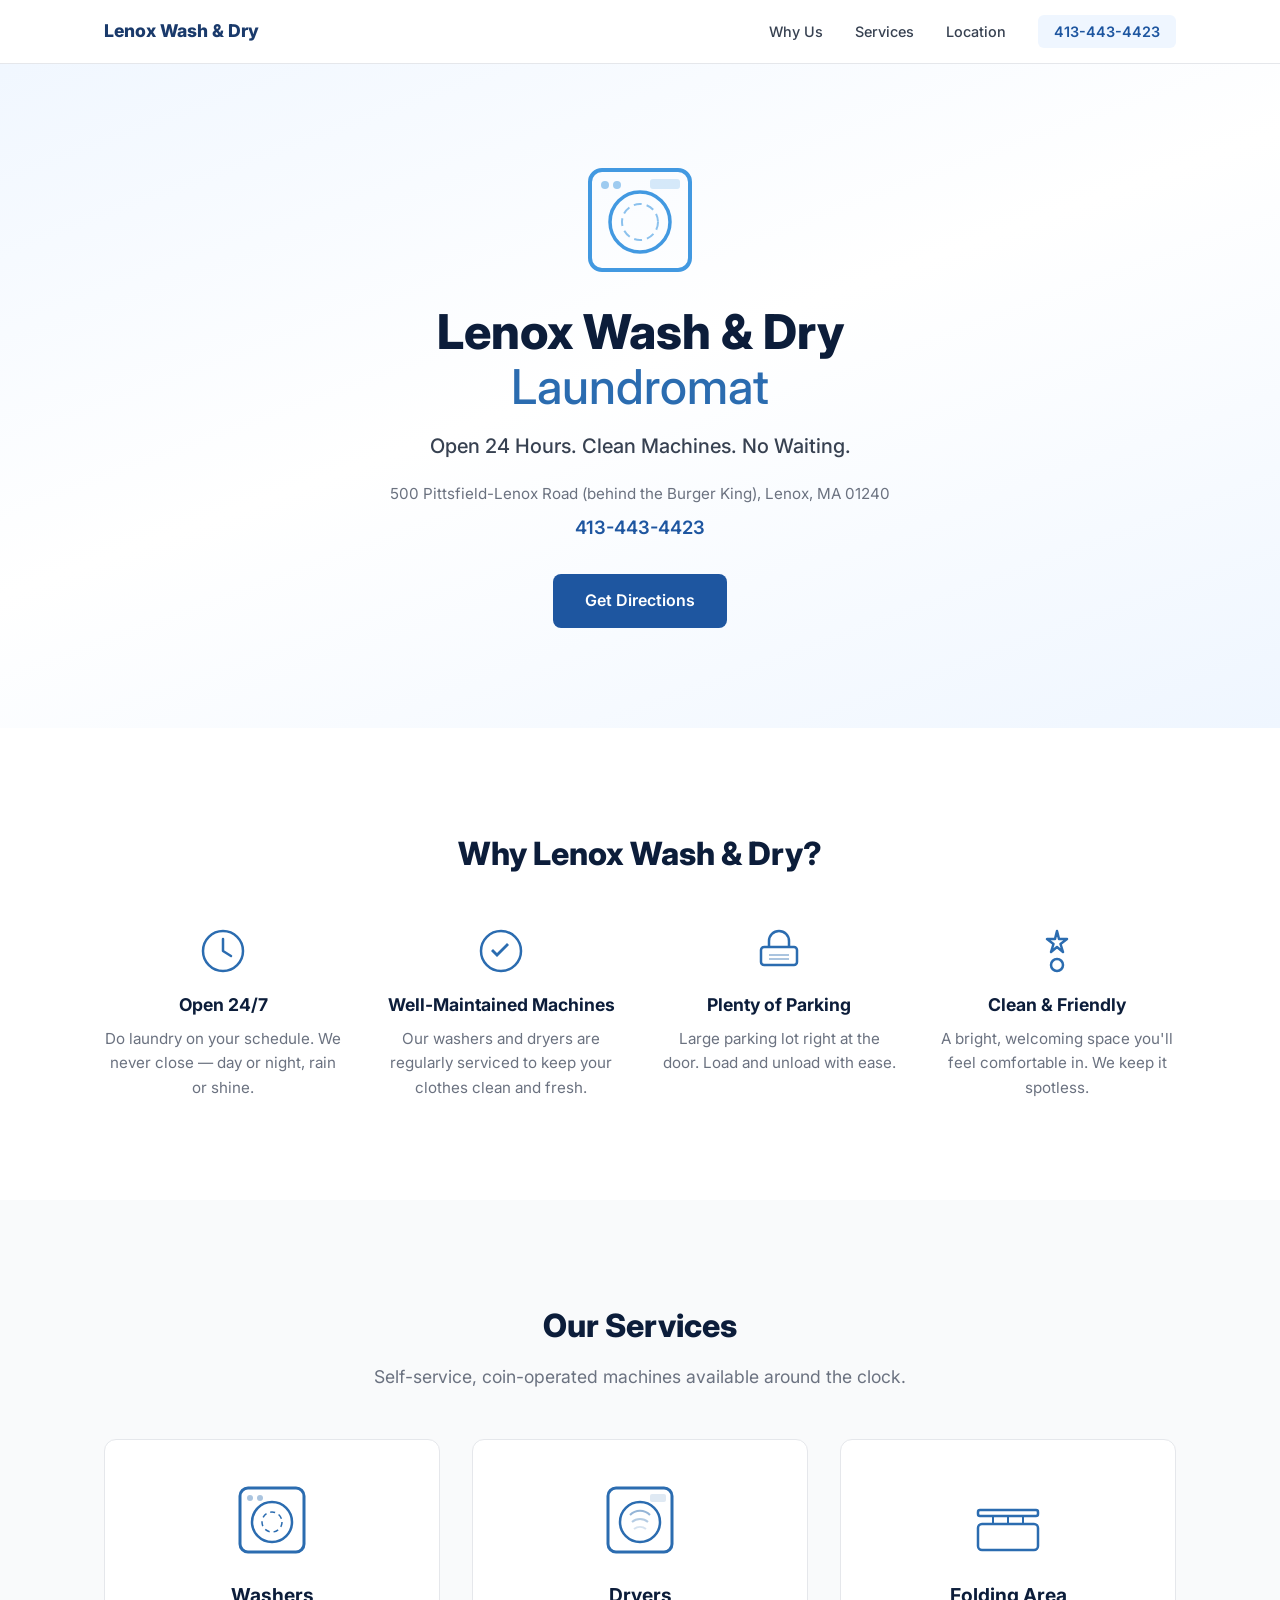
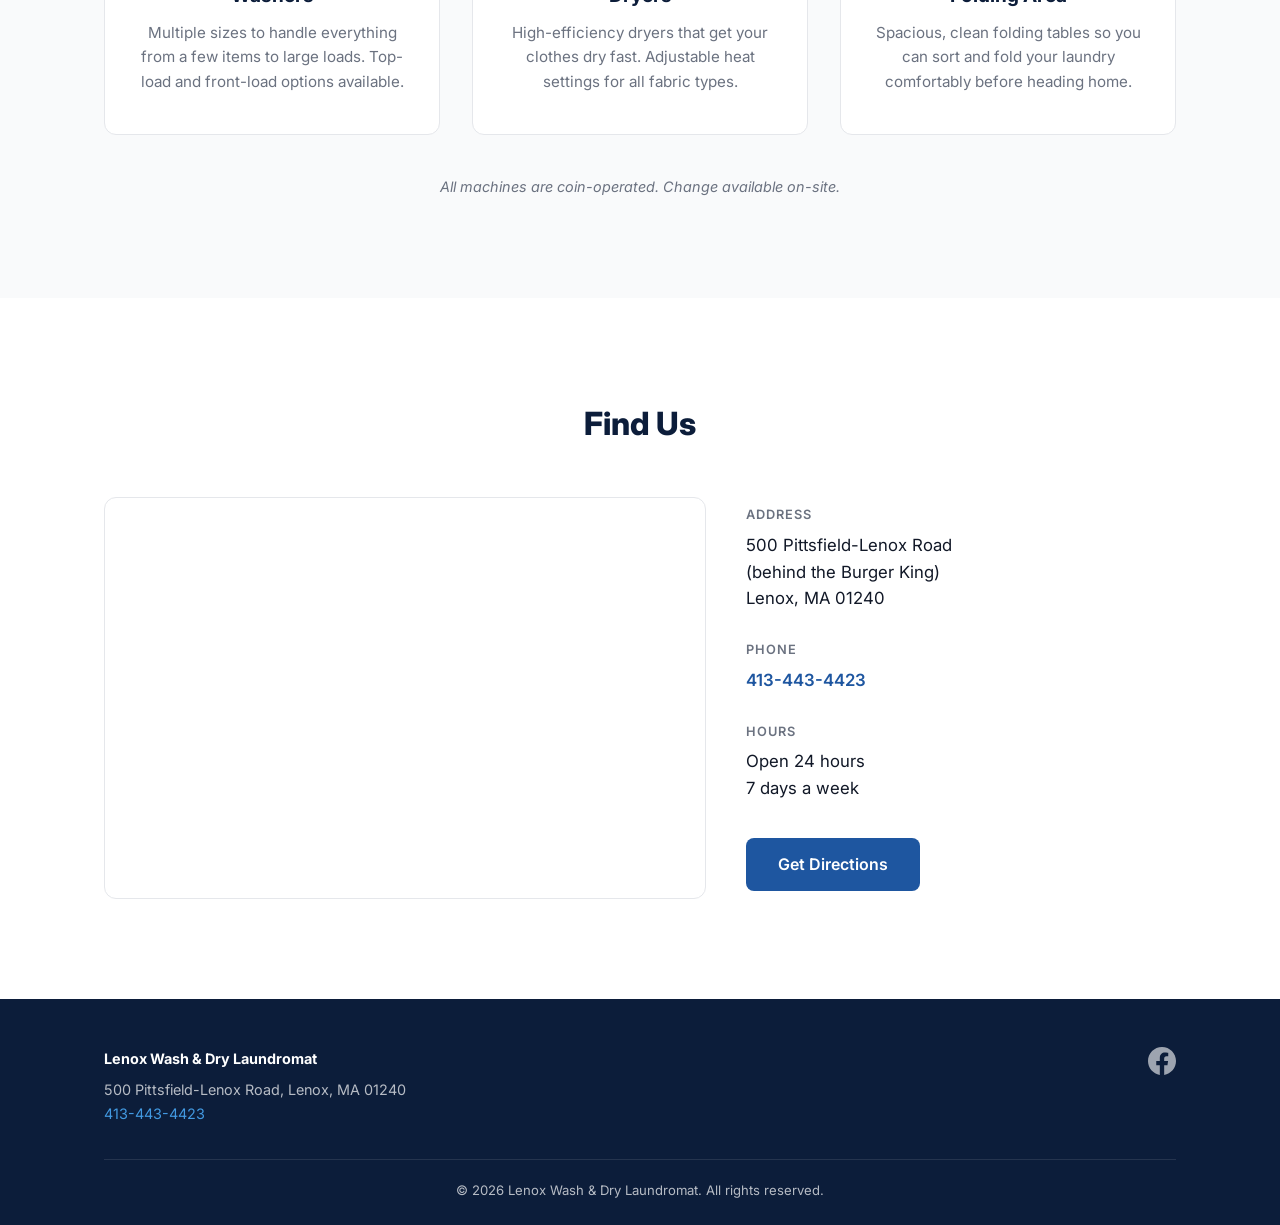
==== index.html @ 193f1496 "remove easy to find section" ====
<!DOCTYPE html>
<html lang="en">
<head>
  <meta charset="UTF-8">
  <meta name="viewport" content="width=device-width, initial-scale=1.0">
  <title>Lenox Wash &amp; Dry | 24-Hour Laundromat in Lenox, MA</title>
  <meta name="description" content="Lenox Wash & Dry is a 24-hour coin-operated laundromat in Lenox, MA. Clean machines, plenty of parking, and self-service laundry in the Berkshires.">
  <meta name="keywords" content="laundromat Lenox MA, 24 hour laundry Berkshires, coin laundry Lenox, self-service laundromat Berkshire County">
  <link rel="stylesheet" href="styles.css">
  <link rel="preconnect" href="https://fonts.googleapis.com">
  <link rel="preconnect" href="https://fonts.gstatic.com" crossorigin>
  <link href="https://fonts.googleapis.com/css2?family=Inter:wght@400;500;600;700;800&display=swap" rel="stylesheet">
  <script type="application/ld+json">
  {
    "@context": "https://schema.org",
    "@type": "Laundromat",
    "name": "Lenox Wash & Dry Laundromat",
    "image": "",
    "url": "",
    "telephone": "+1-413-443-4423",
    "address": {
      "@type": "PostalAddress",
      "streetAddress": "500 Pittsfield-Lenox Road",
      "addressLocality": "Lenox",
      "addressRegion": "MA",
      "postalCode": "01240",
      "addressCountry": "US"
    },
    "openingHoursSpecification": {
      "@type": "OpeningHoursSpecification",
      "dayOfWeek": [
        "Monday", "Tuesday", "Wednesday", "Thursday", "Friday", "Saturday", "Sunday"
      ],
      "opens": "00:00",
      "closes": "23:59"
    },
    "sameAs": [
      "https://www.facebook.com/p/Lenox-Wash-Dry-Laundromat-100054492489428"
    ],
    "paymentAccepted": "Coins",
    "currenciesAccepted": "USD"
  }
  </script>
</head>
<body>

  <!-- NAV -->
  <nav class="nav" id="nav">
    <div class="nav-inner">
      <a href="#hero" class="nav-logo">Lenox Wash &amp; Dry</a>
      <button class="nav-toggle" aria-label="Toggle menu" id="navToggle">
        <span></span><span></span><span></span>
      </button>
      <ul class="nav-links" id="navLinks">
        <li><a href="#why-us">Why Us</a></li>
        <li><a href="#services">Services</a></li>
        <li><a href="#location">Location</a></li>
        <li><a href="tel:4134434423" class="nav-phone">413-443-4423</a></li>
      </ul>
    </div>
  </nav>

  <!-- HERO -->
  <section class="hero" id="hero">
    <div class="container">
      <div class="hero-icon">
        <svg viewBox="0 0 120 120" fill="none" xmlns="http://www.w3.org/2000/svg" aria-hidden="true" width="120" height="120">
          <rect x="10" y="10" width="100" height="100" rx="12" stroke="currentColor" stroke-width="4" fill="none"/>
          <circle cx="60" cy="62" r="30" stroke="currentColor" stroke-width="3.5" fill="none"/>
          <circle cx="60" cy="62" r="18" stroke="currentColor" stroke-width="2" fill="none" stroke-dasharray="8 5" opacity="0.6"/>
          <circle cx="25" cy="25" r="4" fill="currentColor" opacity="0.5"/>
          <circle cx="37" cy="25" r="4" fill="currentColor" opacity="0.5"/>
          <rect x="70" y="19" width="30" height="10" rx="3" fill="currentColor" opacity="0.2"/>
        </svg>
      </div>
      <h1>Lenox Wash &amp; Dry<br><span>Laundromat</span></h1>
      <p class="hero-tagline">Open 24 Hours. Clean Machines. No Waiting.</p>
      <p class="hero-address">500 Pittsfield-Lenox Road (behind the Burger King), Lenox, MA 01240</p>
      <p class="hero-phone"><a href="tel:4134434423">413-443-4423</a></p>
      <a href="https://www.google.com/maps/dir/?api=1&destination=500+Pittsfield-Lenox+Road+Lenox+MA+01240" target="_blank" rel="noopener" class="btn">Get Directions</a>
    </div>
  </section>

  <!-- WHY US -->
  <section class="why-us" id="why-us">
    <div class="container">
      <h2>Why Lenox Wash &amp; Dry?</h2>
      <div class="features-grid">
        <div class="feature">
          <div class="feature-icon">
            <svg viewBox="0 0 48 48" fill="none" xmlns="http://www.w3.org/2000/svg" width="48" height="48" aria-hidden="true">
              <circle cx="24" cy="24" r="20" stroke="currentColor" stroke-width="2.5" fill="none"/>
              <path d="M24 12v12l8 5" stroke="currentColor" stroke-width="2.5" stroke-linecap="round" stroke-linejoin="round"/>
            </svg>
          </div>
          <h3>Open 24/7</h3>
          <p>Do laundry on your schedule. We never close — day or night, rain or shine.</p>
        </div>
        <div class="feature">
          <div class="feature-icon">
            <svg viewBox="0 0 48 48" fill="none" xmlns="http://www.w3.org/2000/svg" width="48" height="48" aria-hidden="true">
              <path d="M20 30l-6-6 2-2 4 4 10-10 2 2z" fill="currentColor"/>
              <circle cx="24" cy="24" r="20" stroke="currentColor" stroke-width="2.5" fill="none"/>
            </svg>
          </div>
          <h3>Well-Maintained Machines</h3>
          <p>Our washers and dryers are regularly serviced to keep your clothes clean and fresh.</p>
        </div>
        <div class="feature">
          <div class="feature-icon">
            <svg viewBox="0 0 48 48" fill="none" xmlns="http://www.w3.org/2000/svg" width="48" height="48" aria-hidden="true">
              <rect x="6" y="20" width="36" height="18" rx="3" stroke="currentColor" stroke-width="2.5" fill="none"/>
              <path d="M14 20v-6a10 10 0 0 1 20 0v6" stroke="currentColor" stroke-width="2.5" fill="none"/>
              <line x1="14" y1="32" x2="34" y2="32" stroke="currentColor" stroke-width="2" opacity="0.4"/>
              <line x1="14" y1="28" x2="34" y2="28" stroke="currentColor" stroke-width="2" opacity="0.4"/>
            </svg>
          </div>
          <h3>Plenty of Parking</h3>
          <p>Large parking lot right at the door. Load and unload with ease.</p>
        </div>
        <div class="feature">
          <div class="feature-icon">
            <svg viewBox="0 0 48 48" fill="none" xmlns="http://www.w3.org/2000/svg" width="48" height="48" aria-hidden="true">
              <path d="M24 4l2 8h8l-6.5 5 2.5 8L24 20l-6 5 2.5-8L14 12h8z" stroke="currentColor" stroke-width="2.5" fill="none" stroke-linejoin="round"/>
              <circle cx="24" cy="38" r="6" stroke="currentColor" stroke-width="2.5" fill="none"/>
            </svg>
          </div>
          <h3>Clean &amp; Friendly</h3>
          <p>A bright, welcoming space you'll feel comfortable in. We keep it spotless.</p>
        </div>

      </div>
    </div>
  </section>

  <!-- SERVICES -->
  <section class="services" id="services">
    <div class="container">
      <h2>Our Services</h2>
      <p class="section-subtitle">Self-service, coin-operated machines available around the clock.</p>
      <div class="services-grid">
        <div class="service-card">
          <div class="service-icon">
            <svg viewBox="0 0 80 80" fill="none" xmlns="http://www.w3.org/2000/svg" width="80" height="80" aria-hidden="true">
              <rect x="8" y="8" width="64" height="64" rx="8" stroke="currentColor" stroke-width="3" fill="none"/>
              <circle cx="40" cy="42" r="20" stroke="currentColor" stroke-width="2.5" fill="none"/>
              <circle cx="40" cy="42" r="10" stroke="currentColor" stroke-width="1.5" fill="none" stroke-dasharray="5 4"/>
              <circle cx="18" cy="18" r="3" fill="currentColor" opacity="0.4"/>
              <circle cx="28" cy="18" r="3" fill="currentColor" opacity="0.4"/>
            </svg>
          </div>
          <h3>Washers</h3>
          <p>Multiple sizes to handle everything from a few items to large loads. Top-load and front-load options available.</p>
        </div>
        <div class="service-card">
          <div class="service-icon">
            <svg viewBox="0 0 80 80" fill="none" xmlns="http://www.w3.org/2000/svg" width="80" height="80" aria-hidden="true">
              <rect x="8" y="8" width="64" height="64" rx="8" stroke="currentColor" stroke-width="3" fill="none"/>
              <circle cx="40" cy="42" r="20" stroke="currentColor" stroke-width="2.5" fill="none"/>
              <path d="M30 35a14 14 0 0 1 20 0" stroke="currentColor" stroke-width="2" fill="none" opacity="0.5"/>
              <path d="M32 42a12 12 0 0 1 16 0" stroke="currentColor" stroke-width="2" fill="none" opacity="0.35"/>
              <path d="M34 49a10 10 0 0 1 12 0" stroke="currentColor" stroke-width="2" fill="none" opacity="0.2"/>
              <rect x="50" y="14" width="16" height="8" rx="2" fill="currentColor" opacity="0.15"/>
            </svg>
          </div>
          <h3>Dryers</h3>
          <p>High-efficiency dryers that get your clothes dry fast. Adjustable heat settings for all fabric types.</p>
        </div>
        <div class="service-card">
          <div class="service-icon">
            <svg viewBox="0 0 80 80" fill="none" xmlns="http://www.w3.org/2000/svg" width="80" height="80" aria-hidden="true">
              <rect x="10" y="30" width="60" height="6" rx="2" stroke="currentColor" stroke-width="2.5" fill="none"/>
              <rect x="10" y="44" width="60" height="26" rx="4" stroke="currentColor" stroke-width="2.5" fill="none"/>
              <line x1="25" y1="36" x2="25" y2="44" stroke="currentColor" stroke-width="2"/>
              <line x1="40" y1="36" x2="40" y2="44" stroke="currentColor" stroke-width="2"/>
              <line x1="55" y1="36" x2="55" y2="44" stroke="currentColor" stroke-width="2"/>
            </svg>
          </div>
          <h3>Folding Area</h3>
          <p>Spacious, clean folding tables so you can sort and fold your laundry comfortably before heading home.</p>
        </div>
      </div>
      <p class="coin-note">All machines are coin-operated. Change available on-site.</p>
    </div>
  </section>

  <!-- LOCATION -->
  <section class="location" id="location">
    <div class="container">
      <h2>Find Us</h2>
      <div class="location-grid">
        <div class="map-wrap">
          <iframe
            title="Lenox Wash and Dry Laundromat location on Google Maps"
            src="https://www.google.com/maps/embed?pb=!1m18!1m12!1m3!1d2938.5!2d-73.285!3d42.355!2m3!1f0!2f0!3f0!3m2!1i1024!2i768!4f13.1!3m3!1m2!1s0x0%3A0x0!2zNDLCsDIxJzE4LjAiTiA3M8KwMTcnMDYuMCJX!5e0!3m2!1sen!2sus!4v1700000000000"
            width="600"
            height="450"
            style="border:0;"
            allowfullscreen=""
            loading="lazy"
            referrerpolicy="no-referrer-when-downgrade">
          </iframe>
        </div>
        <div class="location-info">
          <div class="info-block">
            <h3>Address</h3>
            <p>500 Pittsfield-Lenox Road<br>(behind the Burger King)<br>Lenox, MA 01240</p>
          </div>
          <div class="info-block">
            <h3>Phone</h3>
            <p><a href="tel:4134434423">413-443-4423</a></p>
          </div>
          <div class="info-block">
            <h3>Hours</h3>
            <p>Open 24 hours<br>7 days a week</p>
          </div>
          <a href="https://www.google.com/maps/dir/?api=1&destination=500+Pittsfield-Lenox+Road+Lenox+MA+01240" target="_blank" rel="noopener" class="btn">Get Directions</a>
        </div>
      </div>
    </div>
  </section>

  <!-- FOOTER -->
  <footer class="footer">
    <div class="container">
      <div class="footer-inner">
        <div class="footer-brand">
          <p class="footer-name">Lenox Wash &amp; Dry Laundromat</p>
          <p>500 Pittsfield-Lenox Road, Lenox, MA 01240</p>
          <p><a href="tel:4134434423">413-443-4423</a></p>
        </div>
        <div class="footer-social">
          <a href="https://www.facebook.com/p/Lenox-Wash-Dry-Laundromat-100054492489428" target="_blank" rel="noopener" aria-label="Visit us on Facebook">
            <svg viewBox="0 0 24 24" fill="currentColor" width="28" height="28" aria-hidden="true">
              <path d="M24 12.073c0-6.627-5.373-12-12-12s-12 5.373-12 12c0 5.99 4.388 10.954 10.125 11.854v-8.385H7.078v-3.47h3.047V9.43c0-3.007 1.792-4.669 4.533-4.669 1.312 0 2.686.235 2.686.235v2.953H15.83c-1.491 0-1.956.925-1.956 1.874v2.25h3.328l-.532 3.47h-2.796v8.385C19.612 23.027 24 18.062 24 12.073z"/>
            </svg>
          </a>
        </div>
      </div>
      <div class="footer-bottom">
        <p>&copy; 2026 Lenox Wash &amp; Dry Laundromat. All rights reserved.</p>
      </div>
    </div>
  </footer>

  <script src="script.js" defer></script>
</body>
</html>
---- styles.css ----
/* ========================================
   Lenox Wash & Dry — Styles
   ======================================== */

:root {
  --blue-900: #0c1d3a;
  --blue-700: #1a3a6b;
  --blue-600: #1e56a0;
  --blue-500: #2b6cb0;
  --blue-400: #4299e1;
  --blue-100: #dbeafe;
  --blue-50: #eff6ff;
  --white: #ffffff;
  --gray-50: #f9fafb;
  --gray-100: #f3f4f6;
  --gray-200: #e5e7eb;
  --gray-500: #6b7280;
  --gray-700: #374151;
  --gray-900: #111827;
  --nav-height: 64px;
  --font: 'Inter', -apple-system, BlinkMacSystemFont, 'Segoe UI', sans-serif;
}

/* RESET */
*, *::before, *::after { box-sizing: border-box; margin: 0; padding: 0; }
html { scroll-behavior: smooth; scroll-padding-top: var(--nav-height); }
body {
  font-family: var(--font);
  color: var(--gray-900);
  line-height: 1.6;
  -webkit-font-smoothing: antialiased;
  -moz-osx-font-smoothing: grayscale;
}
a { color: inherit; text-decoration: none; }
img, svg { display: block; max-width: 100%; }
ul { list-style: none; }

/* CONTAINER */
.container {
  width: 100%;
  max-width: 1120px;
  margin: 0 auto;
  padding: 0 24px;
}

/* BUTTON */
.btn {
  display: inline-block;
  background: var(--blue-600);
  color: var(--white);
  font-weight: 600;
  font-size: 1rem;
  padding: 14px 32px;
  border-radius: 8px;
  transition: background 0.2s, transform 0.15s;
}
.btn:hover { background: var(--blue-700); transform: translateY(-1px); }
.btn:active { transform: translateY(0); }

/* ========================================
   NAV
   ======================================== */
.nav {
  position: fixed;
  top: 0;
  left: 0;
  right: 0;
  height: var(--nav-height);
  background: rgba(255, 255, 255, 0.95);
  backdrop-filter: blur(10px);
  -webkit-backdrop-filter: blur(10px);
  border-bottom: 1px solid var(--gray-200);
  z-index: 1000;
}
.nav-inner {
  max-width: 1120px;
  margin: 0 auto;
  padding: 0 24px;
  display: flex;
  align-items: center;
  justify-content: space-between;
  height: 100%;
}
.nav-logo {
  font-weight: 800;
  font-size: 1.1rem;
  color: var(--blue-700);
  white-space: nowrap;
}
.nav-links {
  display: flex;
  align-items: center;
  gap: 32px;
}
.nav-links a {
  font-size: 0.9rem;
  font-weight: 500;
  color: var(--gray-700);
  transition: color 0.2s;
}
.nav-links a:hover { color: var(--blue-600); }
.nav-phone {
  background: var(--blue-50);
  color: var(--blue-600) !important;
  padding: 8px 16px;
  border-radius: 6px;
  font-weight: 600 !important;
}
.nav-toggle {
  display: none;
  flex-direction: column;
  gap: 5px;
  background: none;
  border: none;
  cursor: pointer;
  padding: 4px;
}
.nav-toggle span {
  display: block;
  width: 24px;
  height: 2px;
  background: var(--gray-700);
  border-radius: 2px;
  transition: transform 0.3s, opacity 0.3s;
}

/* ========================================
   HERO
   ======================================== */
.hero {
  padding: 160px 0 100px;
  background: linear-gradient(160deg, var(--blue-50) 0%, var(--white) 50%, var(--blue-50) 100%);
  text-align: center;
}
.hero-icon {
  color: var(--blue-400);
  margin-bottom: 24px;
  display: flex;
  justify-content: center;
}
.hero h1 {
  font-size: 3rem;
  font-weight: 800;
  line-height: 1.15;
  color: var(--blue-900);
  margin-bottom: 16px;
}
.hero h1 span {
  font-weight: 500;
  color: var(--blue-500);
}
.hero-tagline {
  font-size: 1.25rem;
  color: var(--gray-700);
  margin-bottom: 20px;
  font-weight: 500;
}
.hero-address {
  color: var(--gray-500);
  font-size: 0.95rem;
  margin-bottom: 6px;
}
.hero-phone {
  margin-bottom: 32px;
}
.hero-phone a {
  color: var(--blue-600);
  font-weight: 600;
  font-size: 1.15rem;
}
.hero-phone a:hover { text-decoration: underline; }

/* ========================================
   WHY US
   ======================================== */
.why-us {
  padding: 100px 0;
  background: var(--white);
}
.why-us h2,
.services h2,
.location h2 {
  text-align: center;
  font-size: 2rem;
  font-weight: 800;
  color: var(--blue-900);
  margin-bottom: 12px;
}
.features-grid {
  display: grid;
  grid-template-columns: repeat(auto-fit, minmax(200px, 1fr));
  gap: 40px;
  margin-top: 48px;
}
.feature { text-align: center; }
.feature-icon {
  color: var(--blue-500);
  margin-bottom: 16px;
  display: flex;
  justify-content: center;
}
.feature h3 {
  font-size: 1.1rem;
  font-weight: 700;
  color: var(--blue-900);
  margin-bottom: 8px;
}
.feature p {
  color: var(--gray-500);
  font-size: 0.95rem;
  line-height: 1.6;
}

/* ========================================
   SERVICES
   ======================================== */
.services {
  padding: 100px 0;
  background: var(--gray-50);
}
.section-subtitle {
  text-align: center;
  color: var(--gray-500);
  font-size: 1.1rem;
  margin-bottom: 48px;
}
.services-grid {
  display: grid;
  grid-template-columns: repeat(auto-fit, minmax(260px, 1fr));
  gap: 32px;
}
.service-card {
  background: var(--white);
  border-radius: 12px;
  padding: 40px 32px;
  text-align: center;
  border: 1px solid var(--gray-200);
  transition: box-shadow 0.2s, transform 0.2s;
}
.service-card:hover {
  box-shadow: 0 8px 30px rgba(0, 0, 0, 0.06);
  transform: translateY(-2px);
}
.service-icon {
  color: var(--blue-500);
  margin-bottom: 20px;
  display: flex;
  justify-content: center;
}
.service-card h3 {
  font-size: 1.2rem;
  font-weight: 700;
  color: var(--blue-900);
  margin-bottom: 10px;
}
.service-card p {
  color: var(--gray-500);
  font-size: 0.95rem;
  line-height: 1.6;
}
.coin-note {
  text-align: center;
  margin-top: 40px;
  color: var(--gray-500);
  font-size: 0.9rem;
  font-style: italic;
}

/* ========================================
   LOCATION
   ======================================== */
.location {
  padding: 100px 0;
  background: var(--white);
}
.location h2 { margin-bottom: 48px; }
.location-grid {
  display: grid;
  grid-template-columns: 1.4fr 1fr;
  gap: 40px;
  align-items: start;
}
.map-wrap {
  border-radius: 12px;
  overflow: hidden;
  border: 1px solid var(--gray-200);
}
.map-wrap iframe {
  width: 100%;
  height: 400px;
  display: block;
}
.location-info { padding-top: 8px; }
.info-block { margin-bottom: 28px; }
.info-block h3 {
  font-size: 0.8rem;
  text-transform: uppercase;
  letter-spacing: 0.08em;
  color: var(--gray-500);
  font-weight: 600;
  margin-bottom: 6px;
}
.info-block p {
  font-size: 1.05rem;
  color: var(--gray-900);
  line-height: 1.6;
}
.info-block a {
  color: var(--blue-600);
  font-weight: 600;
}
.info-block a:hover { text-decoration: underline; }
.location-info .btn { margin-top: 8px; }

/* ========================================
   FOOTER
   ======================================== */
.footer {
  background: var(--blue-900);
  color: rgba(255, 255, 255, 0.7);
  padding: 48px 0 24px;
}
.footer-inner {
  display: flex;
  justify-content: space-between;
  align-items: flex-start;
  gap: 24px;
  margin-bottom: 32px;
}
.footer-name {
  color: var(--white);
  font-weight: 700;
  font-size: 1.1rem;
  margin-bottom: 6px;
}
.footer-brand p {
  font-size: 0.9rem;
  line-height: 1.7;
}
.footer-brand a {
  color: var(--blue-400);
}
.footer-brand a:hover { text-decoration: underline; }
.footer-social a {
  color: rgba(255, 255, 255, 0.6);
  transition: color 0.2s;
}
.footer-social a:hover { color: var(--white); }
.footer-bottom {
  border-top: 1px solid rgba(255, 255, 255, 0.1);
  padding-top: 20px;
  text-align: center;
  font-size: 0.82rem;
}

/* ========================================
   MOBILE
   ======================================== */
@media (max-width: 768px) {
  .nav-toggle { display: flex; }
  .nav-links {
    display: none;
    position: absolute;
    top: var(--nav-height);
    left: 0;
    right: 0;
    background: var(--white);
    flex-direction: column;
    gap: 0;
    border-bottom: 1px solid var(--gray-200);
    box-shadow: 0 4px 12px rgba(0, 0, 0, 0.06);
  }
  .nav-links.open { display: flex; }
  .nav-links li { width: 100%; }
  .nav-links a {
    display: block;
    padding: 16px 24px;
    border-bottom: 1px solid var(--gray-100);
  }
  .nav-phone {
    border-radius: 0;
    background: var(--blue-50);
    text-align: center;
  }

  .hero { padding: 120px 0 72px; }
  .hero h1 { font-size: 2rem; }
  .hero-tagline { font-size: 1.05rem; }

  .why-us, .services, .location { padding: 72px 0; }

  .features-grid { gap: 32px; }
  .location-grid {
    grid-template-columns: 1fr;
  }
  .map-wrap iframe { height: 300px; }

  .footer-inner { flex-direction: column; gap: 20px; }
}

@media (max-width: 480px) {
  .hero h1 { font-size: 1.65rem; }
  .features-grid {
    grid-template-columns: 1fr;
    gap: 28px;
  }
  .services-grid {
    grid-template-columns: 1fr;
  }
}
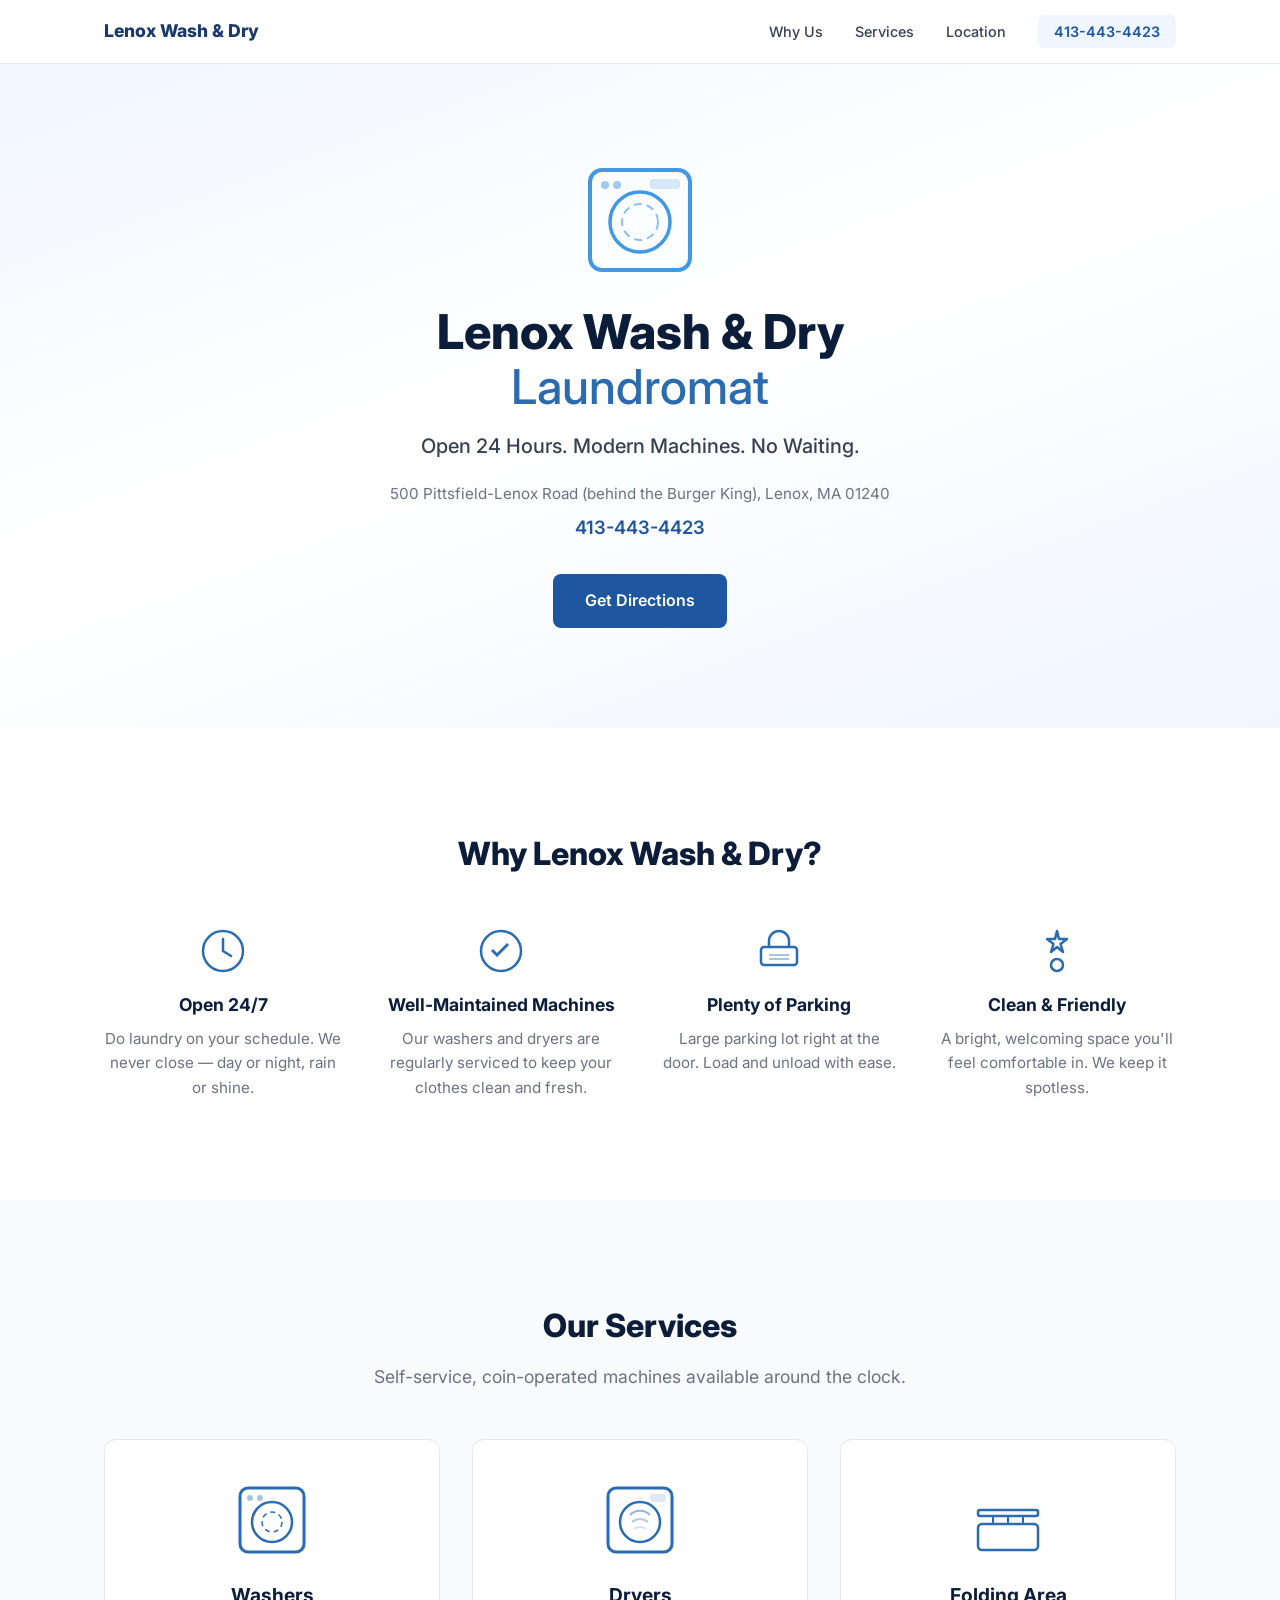
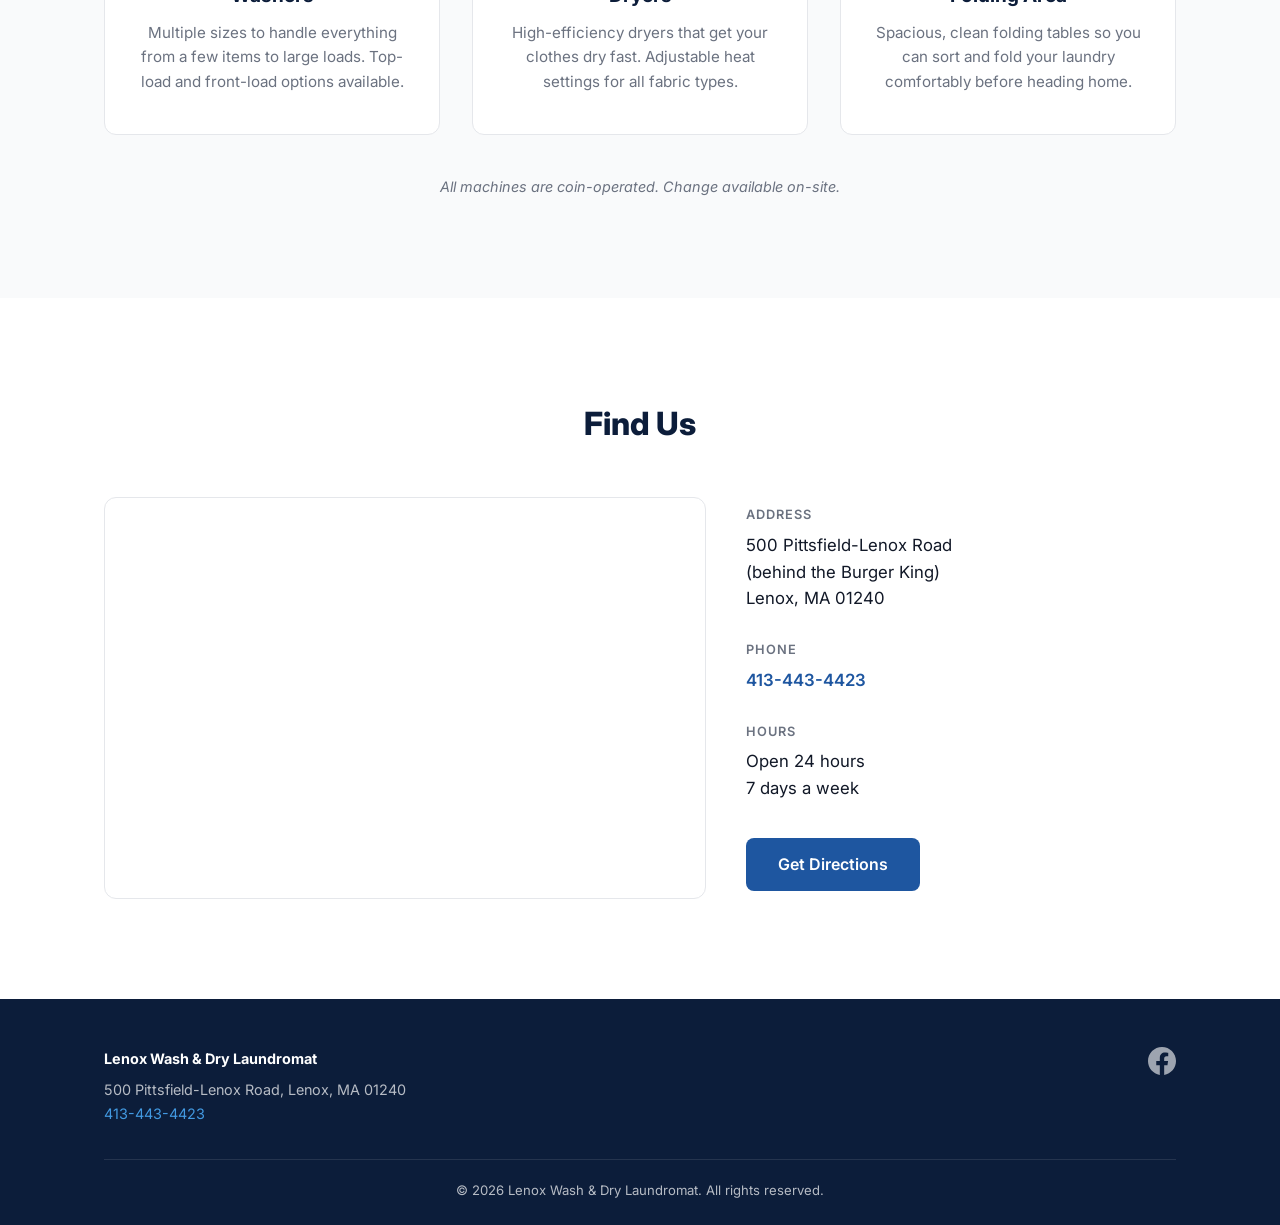
==== commit d7bf573e: "change Clean Machines to Modern Machines" ====
--- a/index.html
+++ b/index.html
@@ -74,7 +74,7 @@
         </svg>
       </div>
       <h1>Lenox Wash &amp; Dry<br><span>Laundromat</span></h1>
-      <p class="hero-tagline">Open 24 Hours. Clean Machines. No Waiting.</p>
+      <p class="hero-tagline">Open 24 Hours. Modern Machines. No Waiting.</p>
       <p class="hero-address">500 Pittsfield-Lenox Road (behind the Burger King), Lenox, MA 01240</p>
       <p class="hero-phone"><a href="tel:4134434423">413-443-4423</a></p>
       <a href="https://www.google.com/maps/dir/?api=1&destination=500+Pittsfield-Lenox+Road+Lenox+MA+01240" target="_blank" rel="noopener" class="btn">Get Directions</a>
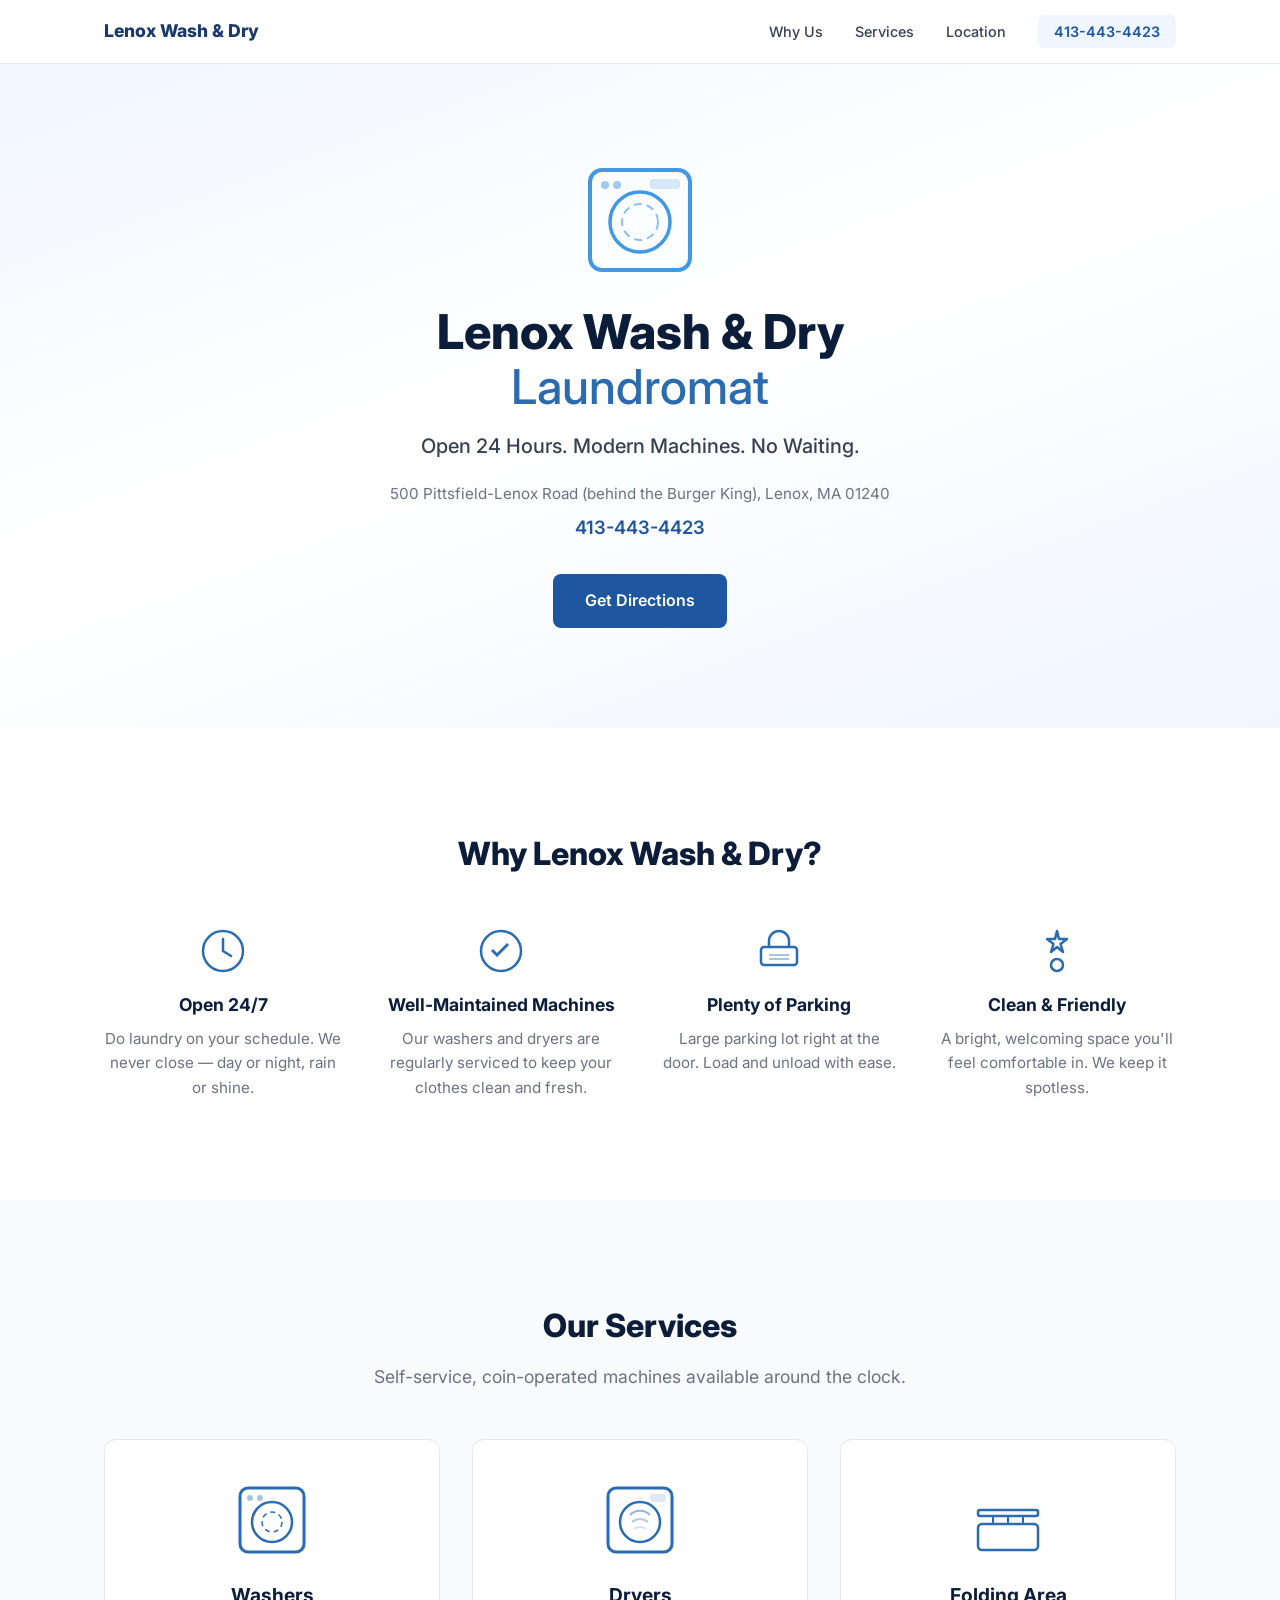
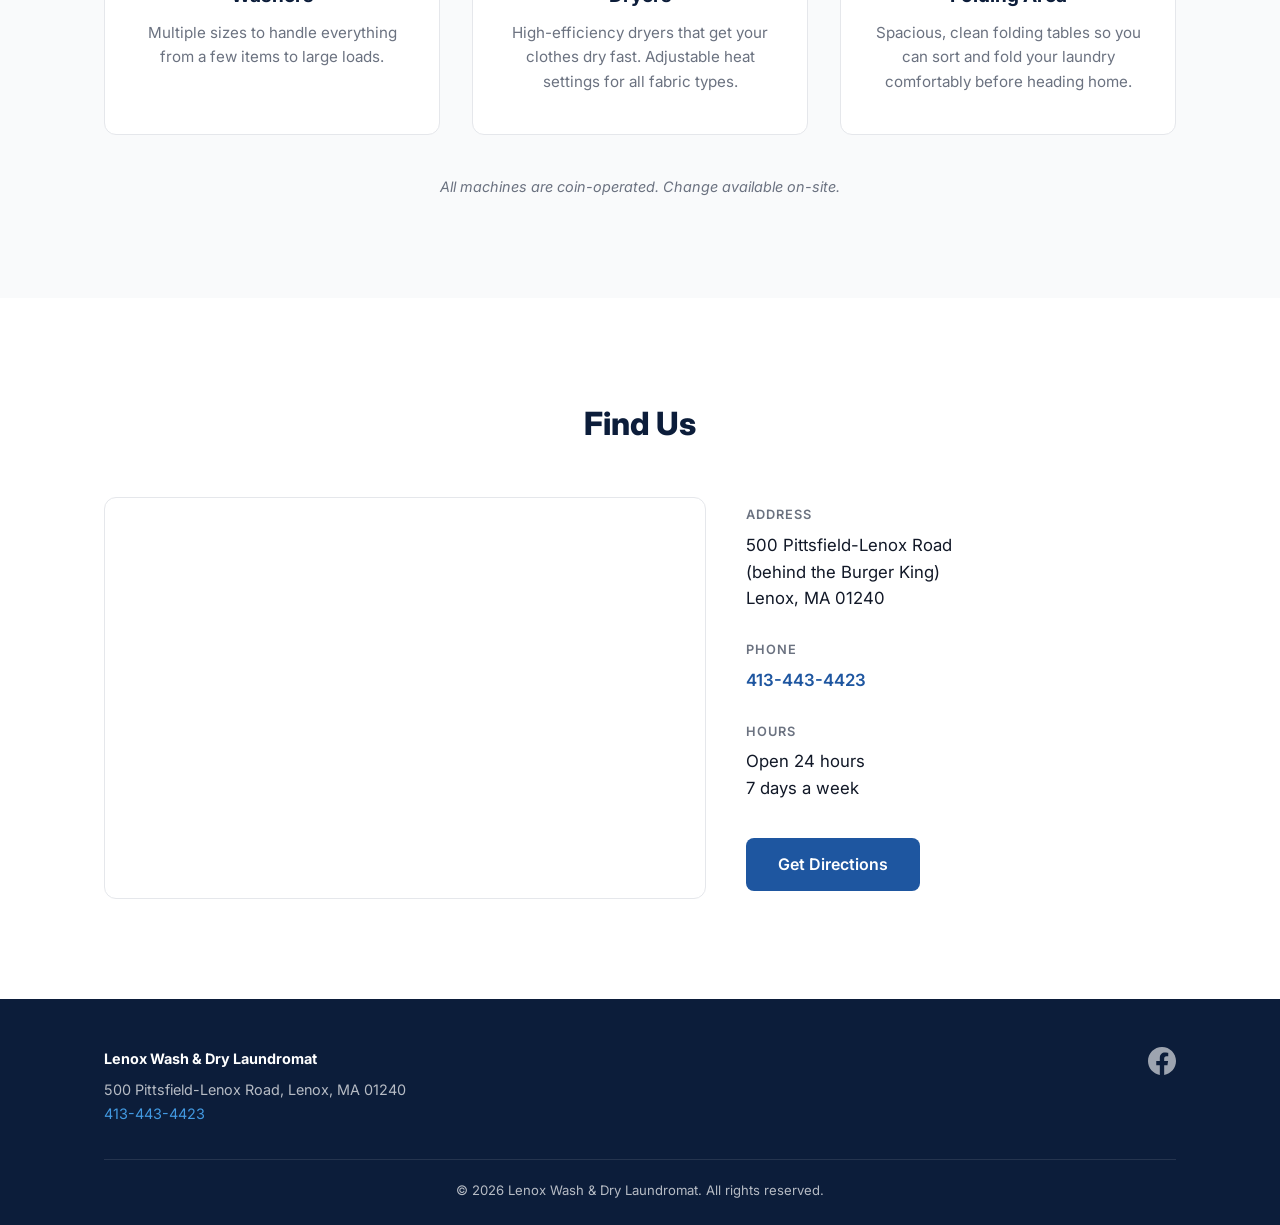
==== commit 2a0d4a39: "remove top-load and front-load sentence from washers section" ====
--- a/index.html
+++ b/index.html
@@ -150,7 +150,7 @@
             </svg>
           </div>
           <h3>Washers</h3>
-          <p>Multiple sizes to handle everything from a few items to large loads. Top-load and front-load options available.</p>
+          <p>Multiple sizes to handle everything from a few items to large loads.</p>
         </div>
         <div class="service-card">
           <div class="service-icon">
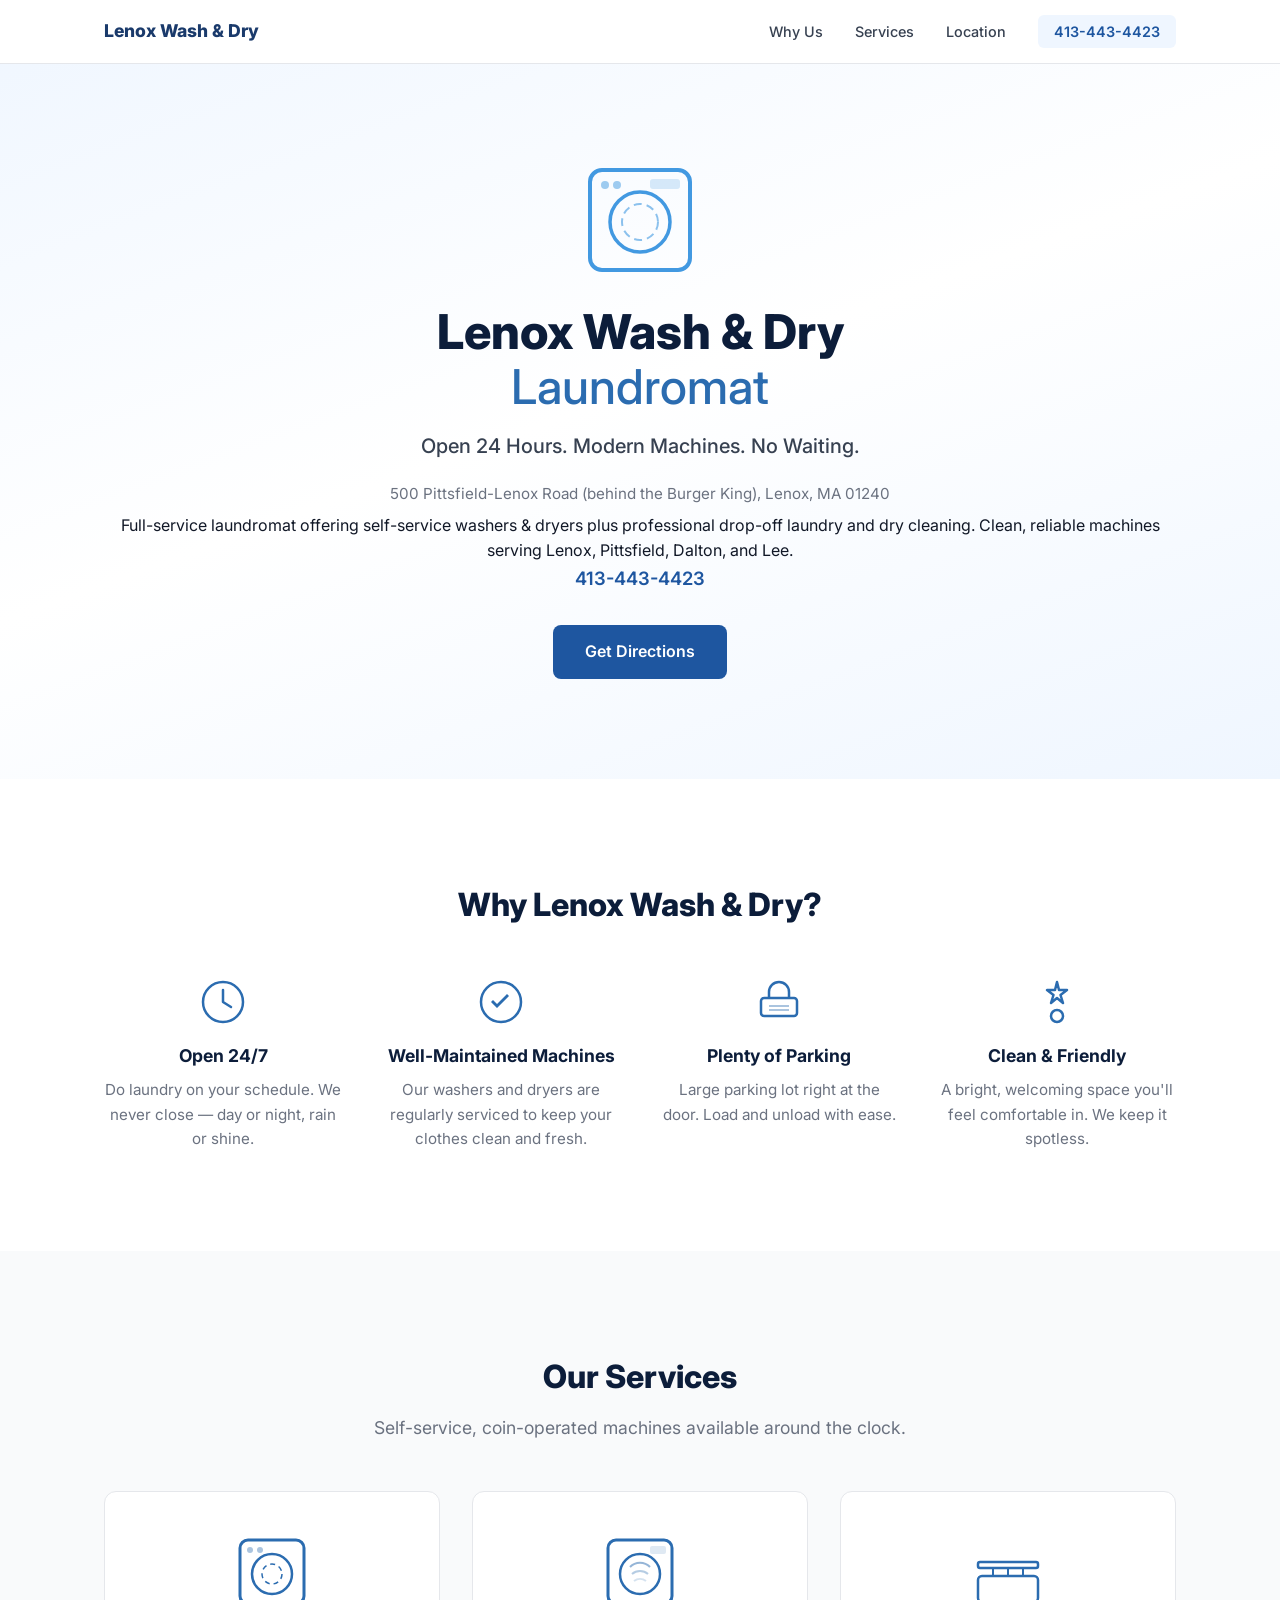
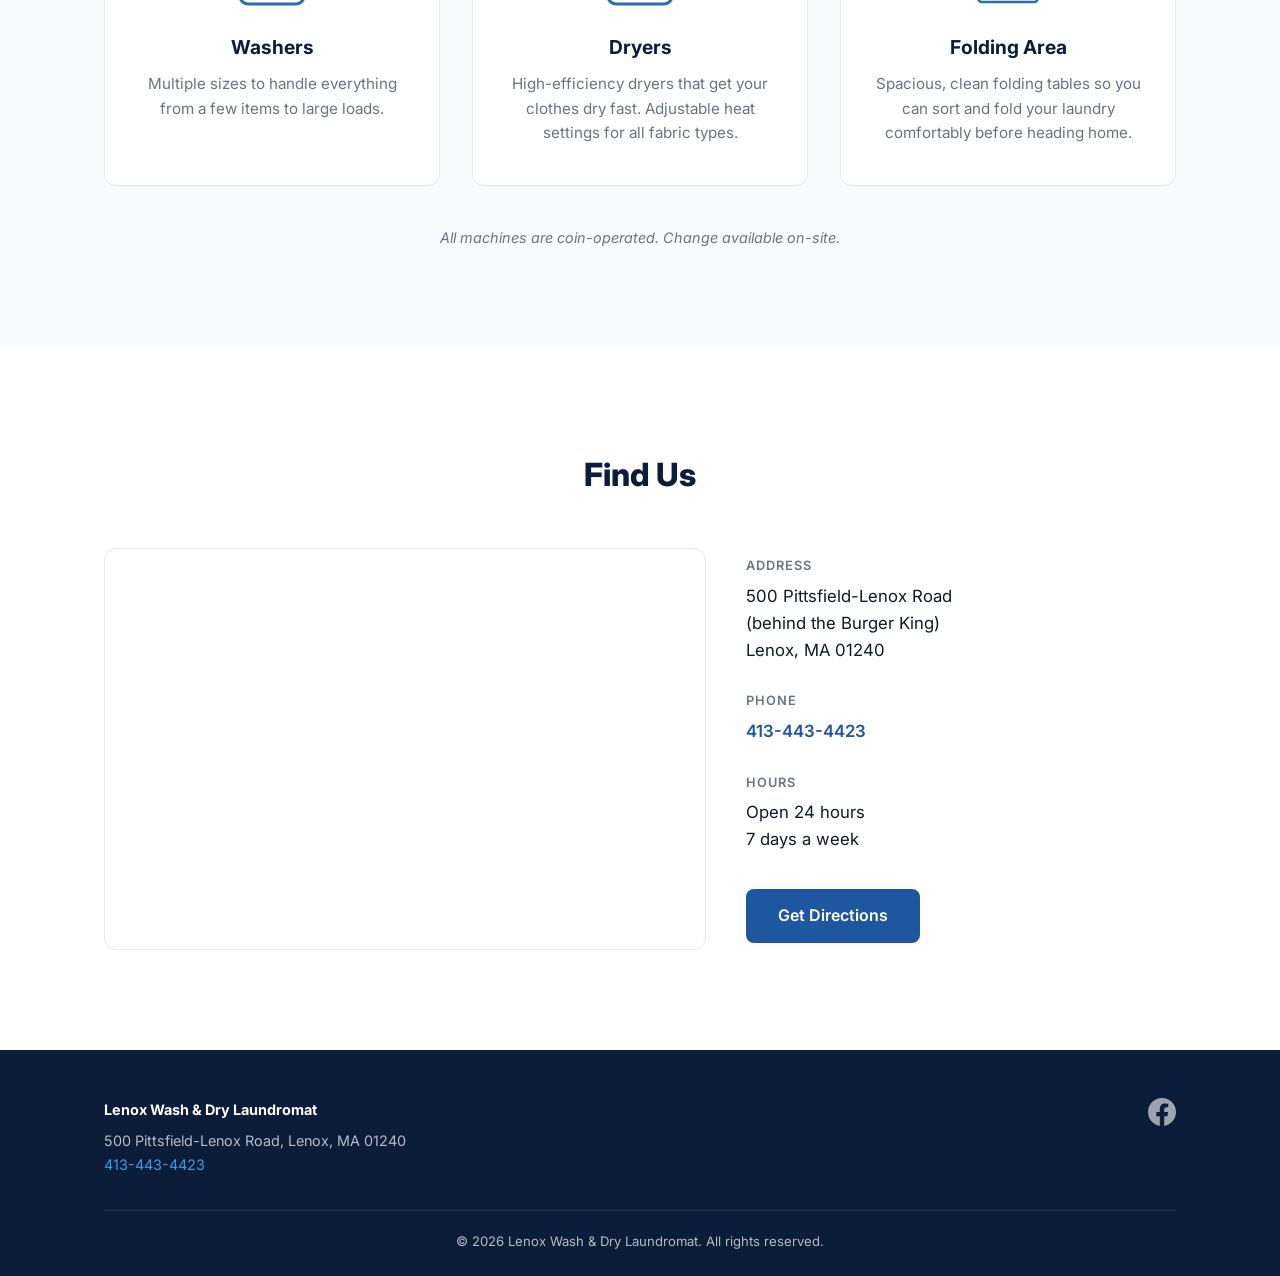
==== commit b68b1688: "Phase 1 & 2 GEO improvements: added llms.txt, new services.html with rich content, updated homepage " ====
--- a/index.html
+++ b/index.html
@@ -76,6 +76,7 @@
       <h1>Lenox Wash &amp; Dry<br><span>Laundromat</span></h1>
       <p class="hero-tagline">Open 24 Hours. Modern Machines. No Waiting.</p>
       <p class="hero-address">500 Pittsfield-Lenox Road (behind the Burger King), Lenox, MA 01240</p>
+      <p class="hero-service">Full-service laundromat offering self-service washers & dryers plus professional drop-off laundry and dry cleaning. Clean, reliable machines serving Lenox, Pittsfield, Dalton, and Lee.</p>
       <p class="hero-phone"><a href="tel:4134434423">413-443-4423</a></p>
       <a href="https://www.google.com/maps/dir/?api=1&destination=500+Pittsfield-Lenox+Road+Lenox+MA+01240" target="_blank" rel="noopener" class="btn">Get Directions</a>
     </div>
@@ -192,7 +193,7 @@
         <div class="map-wrap">
           <iframe
             title="Lenox Wash and Dry Laundromat location on Google Maps"
-            src="https://www.google.com/maps/embed?pb=!1m18!1m12!1m3!1d2938.5!2d-73.285!3d42.355!2m3!1f0!2f0!3f0!3m2!1i1024!2i768!4f13.1!3m3!1m2!1s0x0%3A0x0!2zNDLCsDIxJzE4LjAiTiA3M8KwMTcnMDYuMCJX!5e0!3m2!1sen!2sus!4v1700000000000"
+            src="https://maps.google.com/maps?q=42.4052,-73.2642+(Lenox+Wash+%26+Dry+Laundromat)&z=17&output=embed"
             width="600"
             height="450"
             style="border:0;"
